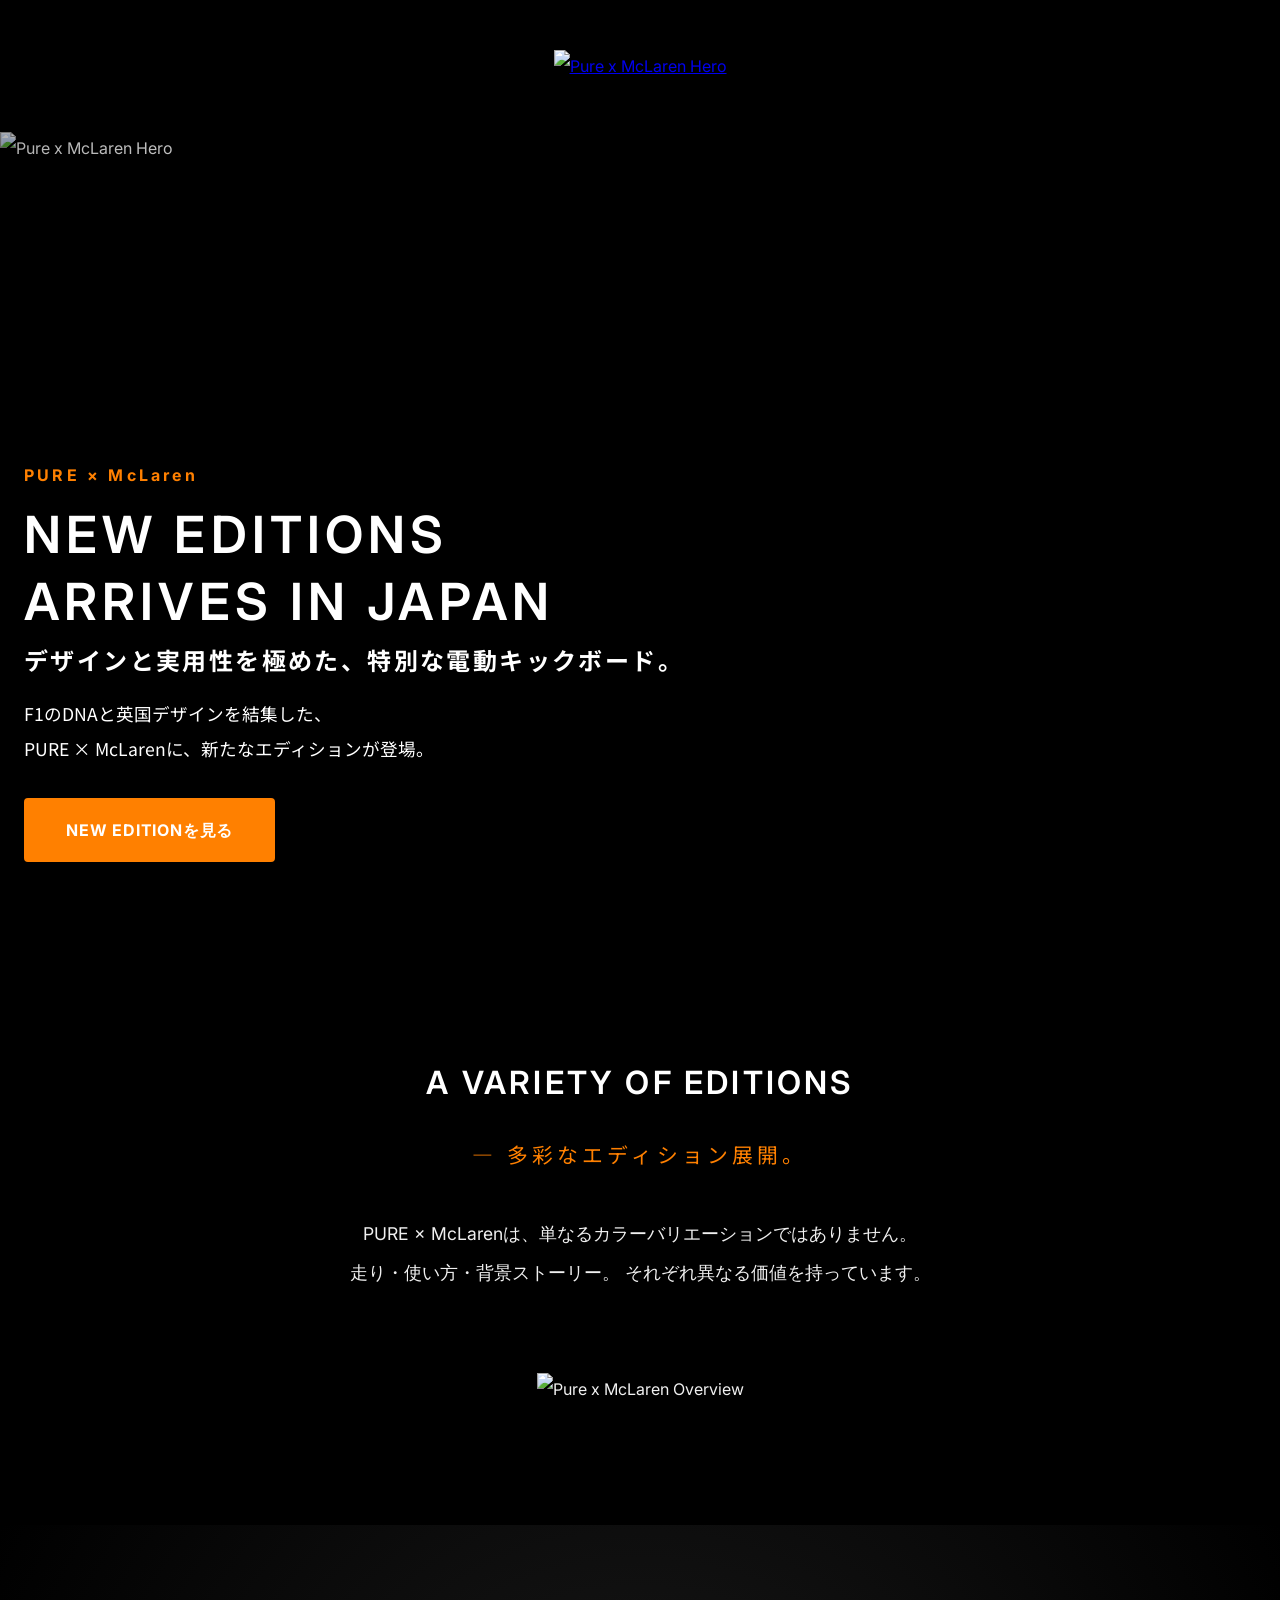
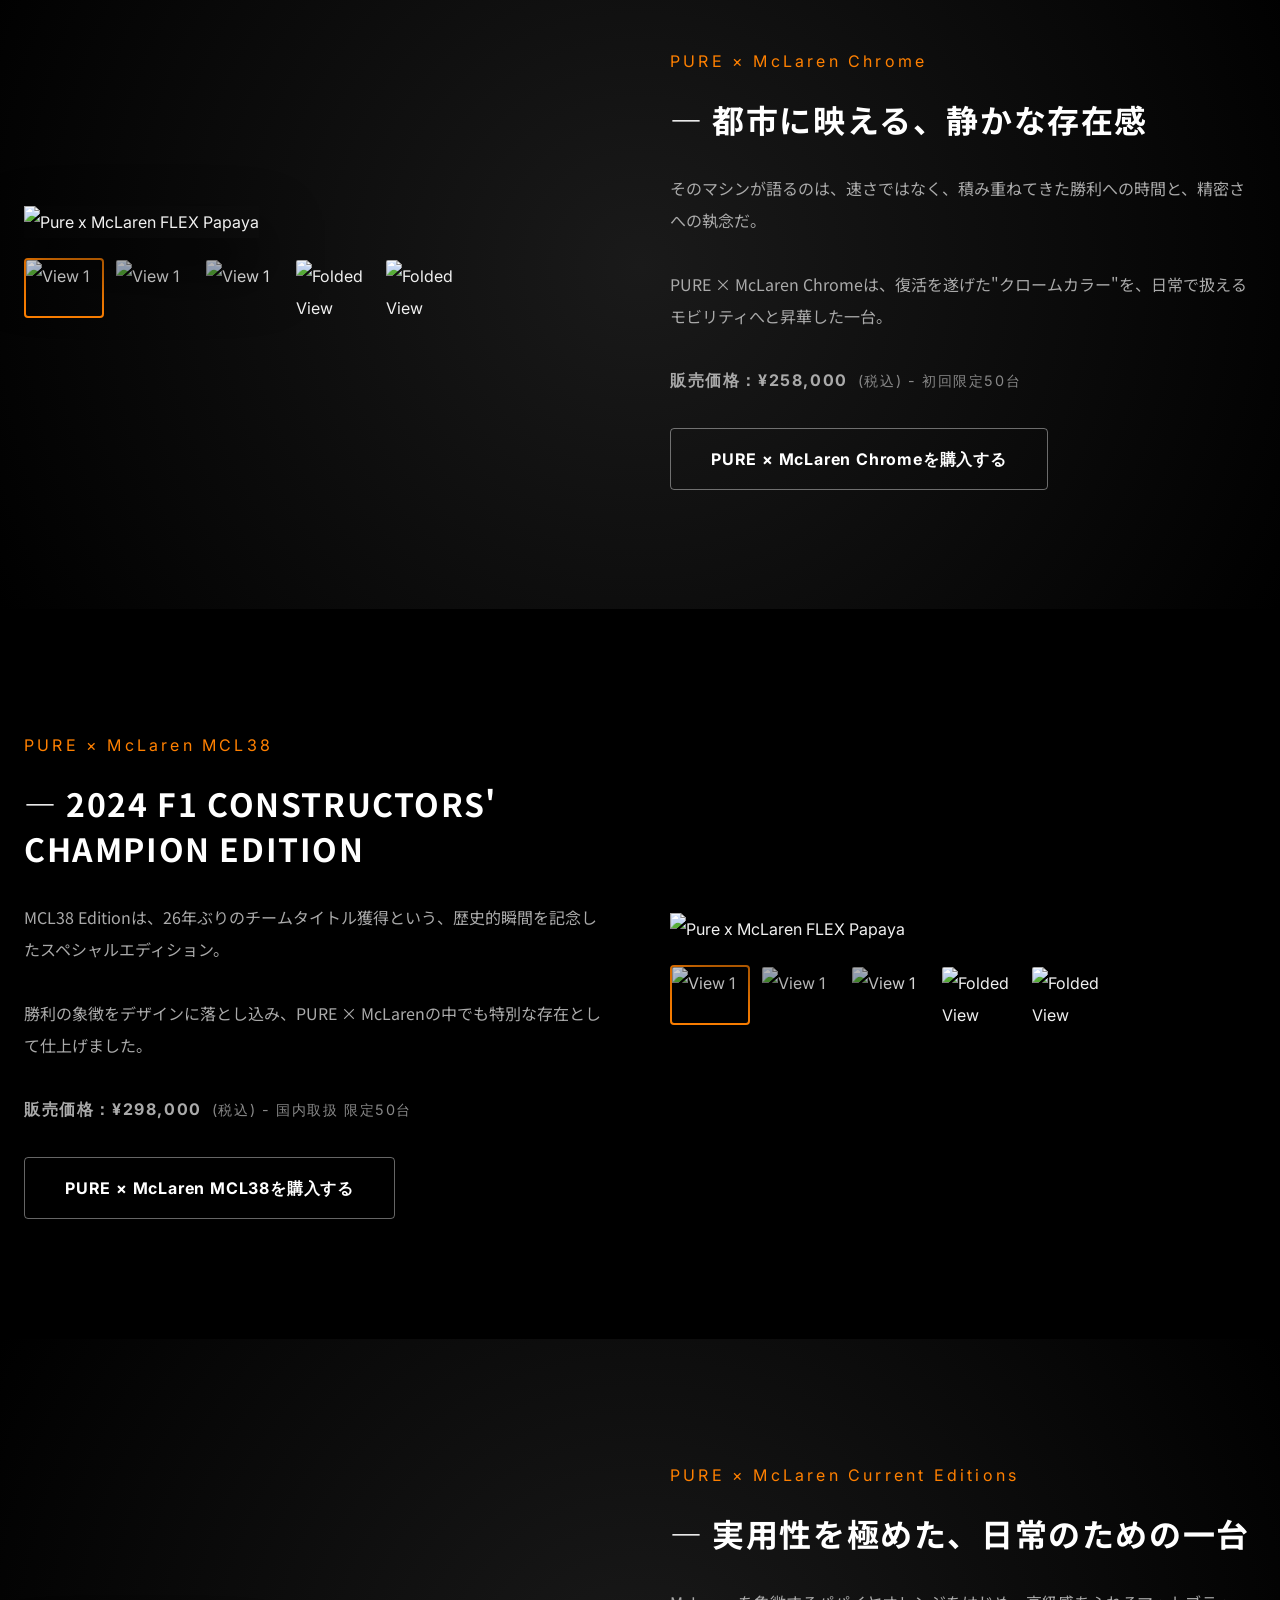
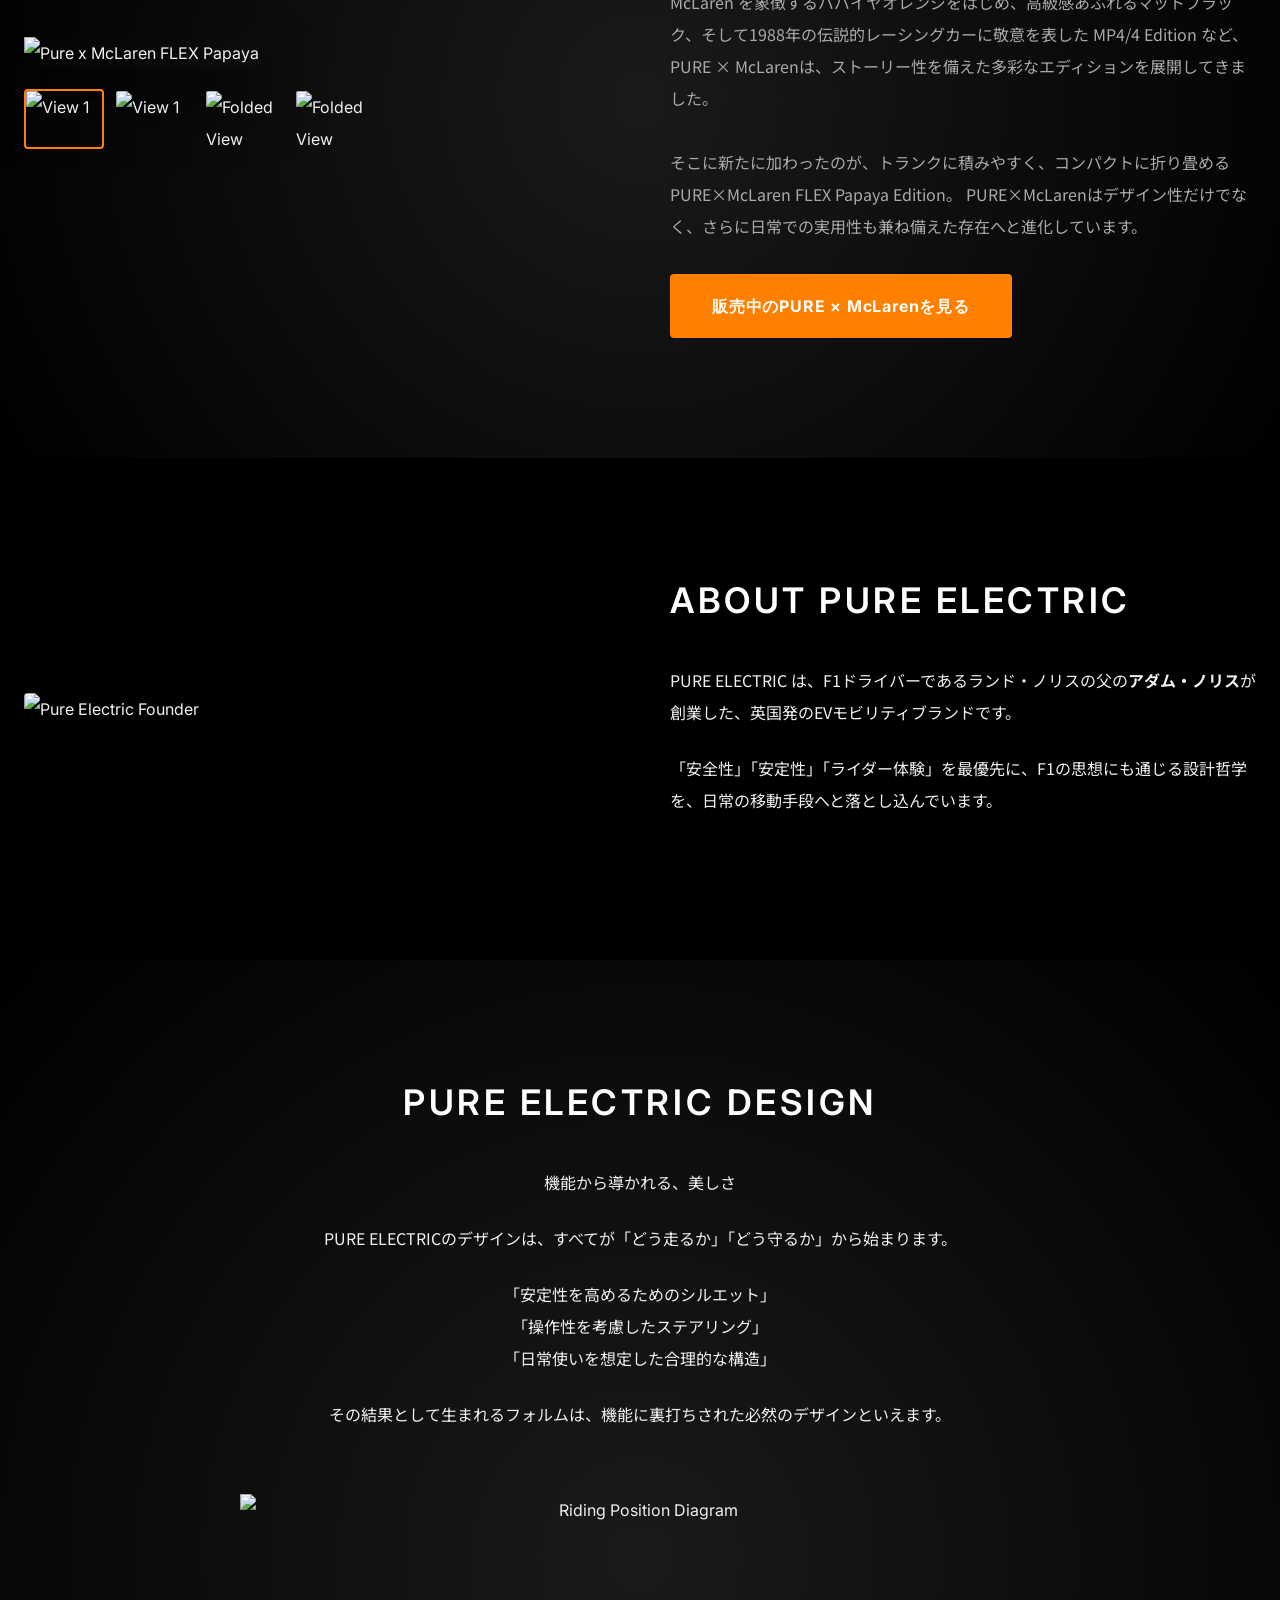
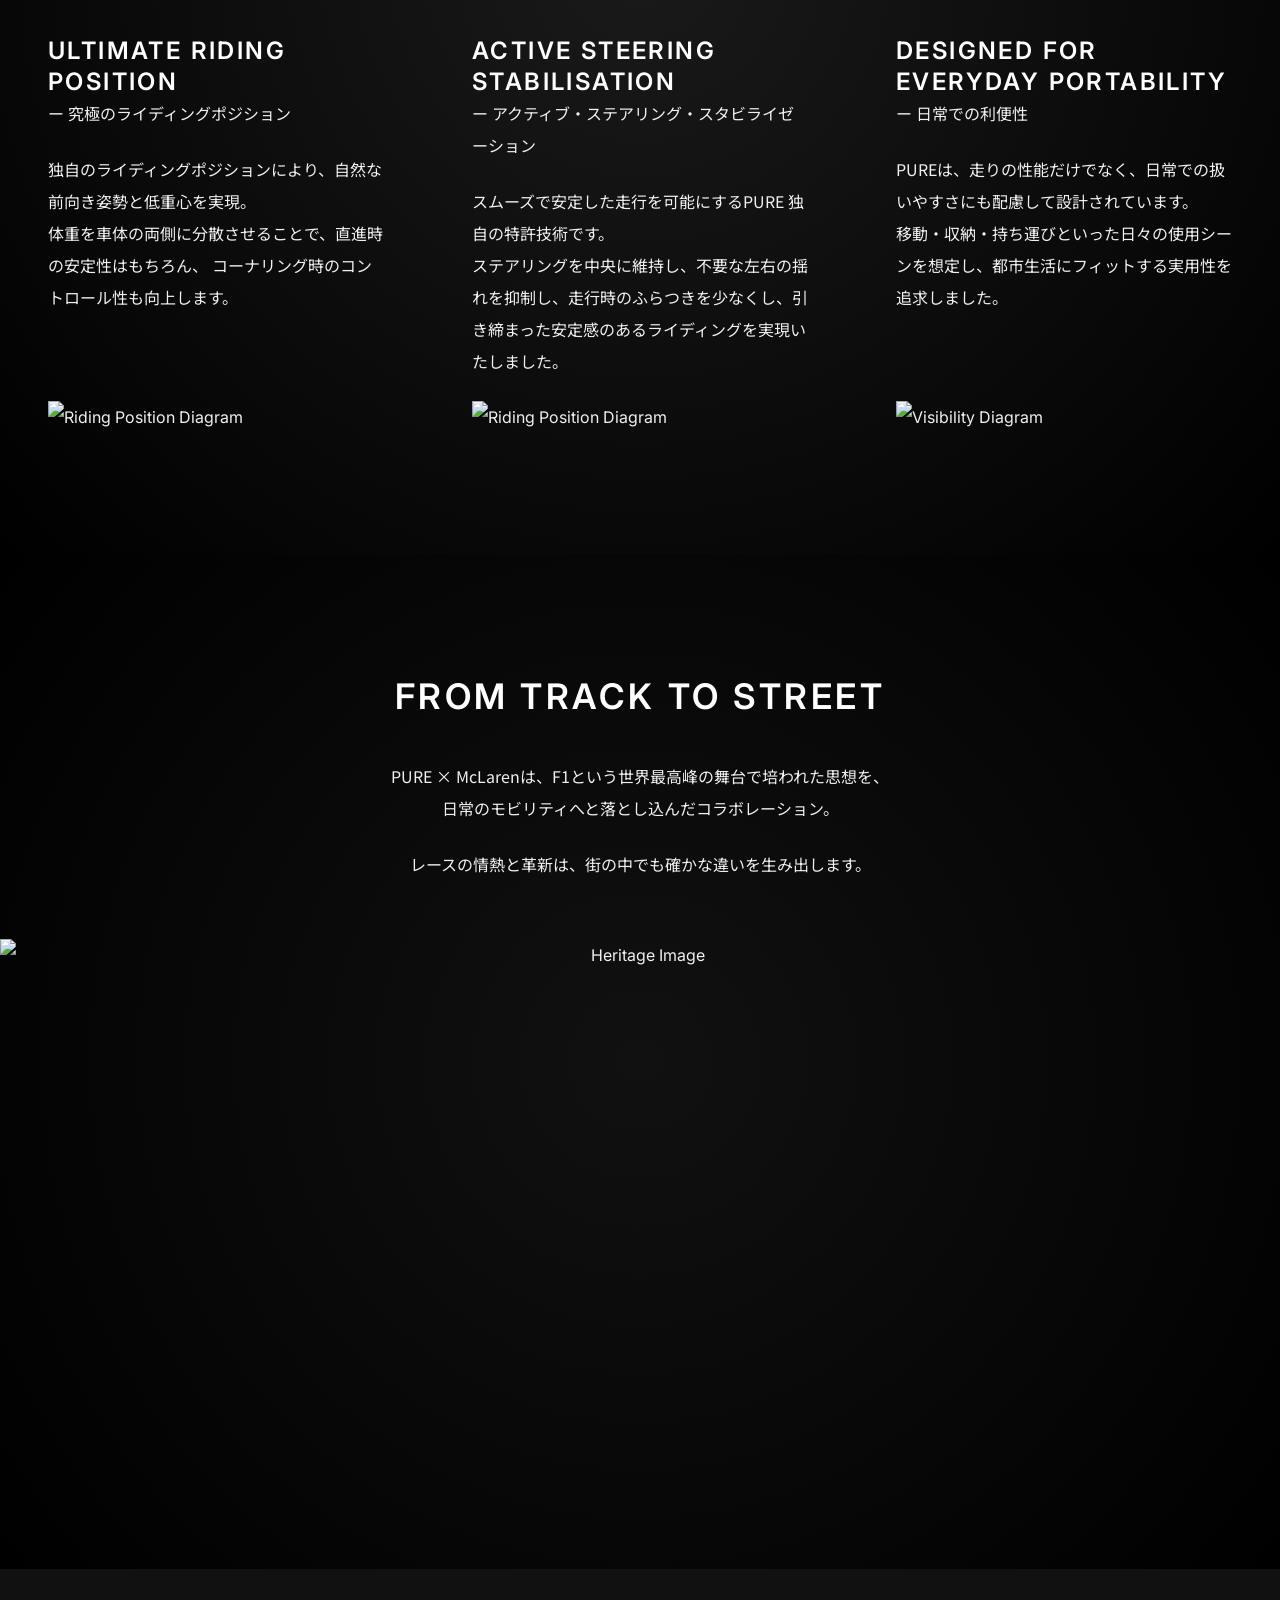
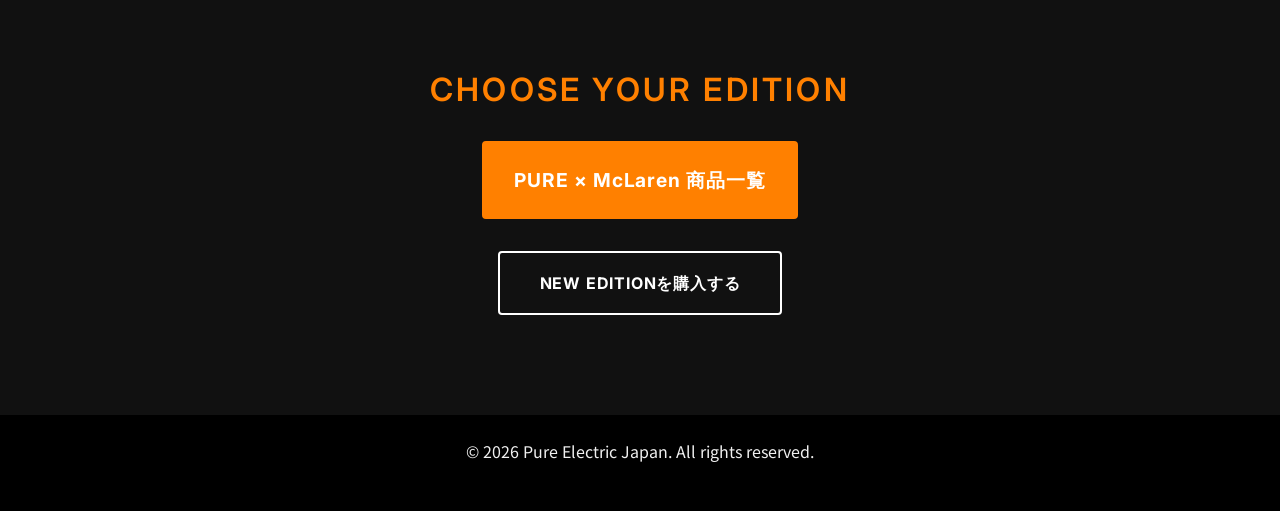
==== pure_mclaren_lp/index.html @ 20d4862f "Document GitHub Pages deployment setup" ====
<!DOCTYPE html>
<html lang="ja">

<head>
    <meta charset="UTF-8">
    <meta name="viewport" content="width=device-width, initial-scale=1.0">
    <meta name="google-site-verification" content="Xd-iwm-mVbMab-QALBKiTKhES1DpUy_Ohhz8FLcPmLg" />
    <title>PURE x McLaren | NEW EDITION ARRIVES IN JAPAN</title>
    <link rel="preconnect" href="https://fonts.googleapis.com">
    <link rel="preconnect" href="https://fonts.gstatic.com" crossorigin>
    <link
        href="https://fonts.googleapis.com/css2?family=Inter:wght@300;400;600;800&family=Noto+Sans+JP:wght@300;400;700&family=Playfair+Display:ital,wght@0,400;0,700;1,400&display=swap"
        rel="stylesheet">
    <link rel="stylesheet" href="style.css">
    <link rel="icon" href="images/pureファビコン.png"">
</head>

<body>

    <!-- Navigation -->
    <nav class="nav">
        <div class="container nav-content">
            <a href="https://pureelectric.jp/collections/mclaren?utm_source=LP&utm_medium=F1japangpLP&utm_campaign=F1japangp"
                class="logo"><img
                    src="https://pureelectricjp.com/wp-content/uploads/2026/05/logo-コピー-1.png"
                    alt="Pure x McLaren Hero" class="hero-img">
            </a>
            <!-- Optional: Add simple nav links if needed, keeping it clean for LP -->
        </div>
    </nav>

    <!-- SECTION 01 | HERO -->
    <header class="hero section" id="hero">
        <div class="hero-bg">
            <img src="https://pureelectricjp.com/wp-content/uploads/2026/05/newEdition-topimg.png"
                alt="Pure x McLaren Hero" class="hero-img">
        </div>
        <div class="container hero-content">
            <div class="hero-text-block">
                <span class="eyebrow">PURE × McLaren</span>
                <h1>NEW EDITIONS<br>ARRIVES IN JAPAN</h1>
                <h3 class="jp-sub">デザインと実用性を極めた、特別な電動キックボード。</h3>
                <p class="hero-desc">F1のDNAと英国デザインを結集した、<br>PURE × McLarenに、新たなエディションが登場。</p>
                <a href="#overview" class="btn btn-primary">NEW EDITIONを見る</a>
            </div>
        </div>
    </header>

    <!-- SECTION 02 | OVERVIEW -->
    <section class="overview section dark-bg text-center" id="overview">
        <div class="container">
            <h2 class="section-title">A Variety of Editions</h2>
            <p class="section-subtitle">― 多彩なエディション展開。</p>
            <p class="section-body">PURE × McLarenは、単なるカラーバリエーションではありません。<br>走り・使い方・背景ストーリー。
                それぞれ異なる価値を持っています。</p>
            <img src="https://pureelectricjp.com/wp-content/uploads/2026/05/puremaclaren-all.png"
                alt="Pure x McLaren Overview" class="sec2-img">
        </div>
    </section>

    <!-- SECTION 03 | EDITION 01 (Chrome) -->
    <section class="edition section light-bg" id="edition-01">
        <div class="container">
            <div class="grid-2-col align-center">
                <div class="image-col gallery-container">
                    <!-- Main large image -->
                    <div class="gallery-main">
                        <img src="https://pureelectricjp.com/wp-content/uploads/2026/05/PHOTO-2025-04-03-04-29-05-scaled.jpg"
                            alt="Pure x McLaren FLEX Papaya" class="product-img main-img">
                    </div>
                    <!-- Thumbnails -->
                    <div class="gallery-thumbs">
                        <img src="https://pureelectricjp.com/wp-content/uploads/2026/05/PHOTO-2025-04-03-04-29-05-scaled.jpg"
                            alt="View 1" class="thumb-img active" onclick="changeImage(this)">
                        <img src="https://pureelectricjp.com/wp-content/uploads/2026/05/C9553E6A-2B46-49B6-B71B-C899D8374789.jpg"
                            alt="View 1" class="thumb-img" onclick="changeImage(this)">
                        <img src="https://pureelectricjp.com/wp-content/uploads/2026/05/CHROME_D-scaled-1.jpg"
                            alt="View 1" class="thumb-img" onclick="changeImage(this)">
                        <img src="https://pureelectricjp.com/wp-content/uploads/2026/05/9DA4680A-93D4-4AD1-8FA4-224D836D92C1.jpg"
                            alt="Folded View" class="thumb-img" onclick="changeImage(this)">
                        <img src="https://pureelectricjp.com/wp-content/uploads/2026/05/CHROME_F-scaled.jpg"
                            alt="Folded View" class="thumb-img" onclick="changeImage(this)">
                        <!-- Third image unavailable, removed -->
                    </div>
                </div>
                <div class="text-col">
                    <span class="label">PURE × McLaren Chrome</span>
                    <h2>― 都市に映える、静かな存在感</h2>
                    <p>そのマシンが語るのは、速さではなく、積み重ねてきた勝利への時間と、精密さへの執念だ。</p>
                    <p>PURE × McLaren Chromeは、復活を遂げた"クロームカラー"を、日常で扱えるモビリティへと昇華した一台。</p>
                    <p class="price-display">販売価格：¥258,000<span class="tax-note">(税込) - 初回限定50台</span></p>
                    <a href="https://pureelectric.jp/products/pure-x-mclaren-chrome?utm_source=lp&utm_medium=LP&utm_term=F1japangpLP&utm_campaign=F1japangp"
                        class="btn btn-outline-dark">PURE × McLaren Chromeを購入する</a>
                </div>
            </div>
        </div>
    </section>

    <!-- SECTION 04 | EDITION 02 (MCL38) -->
    <section class="edition section dark-bg" id="edition-02">
        <div class="container">
            <div class="grid-2-col align-center reverse-order-mobile">
                <div class="text-col">
                    <span class="label orange-text">PURE × McLaren MCL38</span>
                    <h2>― 2024 F1 Constructors' Champion EDITION</h2>
                    <p>MCL38 Editionは、26年ぶりのチームタイトル獲得という、歴史的瞬間を記念したスペシャルエディション。</p>
                    <p>勝利の象徴をデザインに落とし込み、PURE × McLarenの中でも特別な存在として仕上げました。</p>
                    <p class="price-display">販売価格：¥298,000<span class="tax-note">(税込) - 国内取扱 限定50台</span></p>
                    <a href="https://pureelectric.jp/products/pure-x-mclaren-mcl38?utm_source=lp&utm_medium=LP&utm_term=F1japangpLP&utm_campaign=F1japangp"
                        class="btn btn-outline-dark">PURE × McLaren MCL38を購入する</a>
                </div>
                <div class="image-col gallery-container">
                    <!-- Main large image -->
                    <div class="gallery-main">
                        <img src="https://pureelectricjp.com/wp-content/uploads/2026/05/Image_20250605144000.jpg"
                            alt="Pure x McLaren FLEX Papaya" class="product-img main-img">
                    </div>
                    <!-- Thumbnails -->
                    <div class="gallery-thumbs">
                        <img src="https://pureelectricjp.com/wp-content/uploads/2026/05/Image_20250605144000.jpg"
                            alt="View 1" class="thumb-img active" onclick="changeImage(this)">
                        <img src="https://pureelectricjp.com/wp-content/uploads/2026/05/pure-scooter-mcl38-special-edition-33363860717656_看图王.jpg"
                            alt="View 1" class="thumb-img" onclick="changeImage(this)">
                        <img src="https://pureelectricjp.com/wp-content/uploads/2026/05/pure-scooter-mcl38-special-edition-33363860783192.webp"
                            alt="View 1" class="thumb-img" onclick="changeImage(this)">
                        <img src="https://pureelectricjp.com/wp-content/uploads/2026/05/pure-scooter-mcl38-special-edition-33363860619352_看图王.jpg"
                            alt="Folded View" class="thumb-img" onclick="changeImage(this)">
                        <img src="https://pureelectricjp.com/wp-content/uploads/2026/05/pure-scooter-mcl38-special-edition-33363860815960_看图王.jpg"
                            alt="Folded View" class="thumb-img" onclick="changeImage(this)">
                        <!-- Third image unavailable, removed -->
                    </div>
                </div>
            </div>
        </div>
    </section>

    <!-- SECTION 05 | EDITION 03 (他のエディション) -->
    <section class="edition section light-bg" id="edition-03">
        <div class="container">
            <div class="grid-2-col align-center">
                <div class="image-col gallery-container">
                    <!-- Main large image -->
                    <div class="gallery-main">
                        <img src="https://pureelectricjp.com/wp-content/uploads/2026/05/Papaya_1-1_Side.jpg"
                            alt="Pure x McLaren FLEX Papaya" class="product-img main-img">
                    </div>
                    <!-- Thumbnails -->
                    <div class="gallery-thumbs">
                        <img src="https://pureelectricjp.com/wp-content/uploads/2026/05/Papaya_1-1_Side.jpg"
                            alt="View 1" class="thumb-img active" onclick="changeImage(this)">
                        <img src="https://pureelectricjp.com/wp-content/uploads/2026/05/McLaren-Black-ISO-2048x2048-1.jpg"
                            alt="View 1" class="thumb-img" onclick="changeImage(this)">
                        <img src="https://pureelectricjp.com/wp-content/uploads/2026/05/红色2_看图王.jpg"
                            alt="Folded View" class="thumb-img" onclick="changeImage(this)">
                        <img src="https://pureelectricjp.com/wp-content/uploads/2026/05/9-16_social_mclaren_flex_mtc_1-edited.jpg"
                            alt="Folded View" class="thumb-img" onclick="changeImage(this)">
                        <!-- Third image unavailable, removed -->
                    </div>
                </div>
                <div class="text-col">
                    <span class="label">PURE × McLaren Current Editions</span>
                    <h2>― 実用性を極めた、日常のための一台</h2>
                    <p>McLaren を象徴するパパイヤオレンジをはじめ、高級感あふれるマットブラック、そして1988年の伝説的レーシングカーに敬意を表した MP4/4 Edition など、PURE ×
                        McLarenは、ストーリー性を備えた多彩なエディションを展開してきました。</p>
                    <p>そこに新たに加わったのが、トランクに積みやすく、コンパクトに折り畳めるPURE×McLaren FLEX Papaya Edition。
                        PURE×McLarenはデザイン性だけでなく、さらに日常での実用性も兼ね備えた存在へと進化しています。</p>
                    <a href="https://pureelectric.jp/collections/mclaren?utm_source=LP&utm_medium=F1japangpLP&utm_campaign=F1japangp"
                        class="btn btn-primary">販売中のPURE × McLarenを見る</a>
                </div>
            </div>
        </div>
    </section>

    <!-- SECTION 06 | ABOUT PURE ELECTRIC -->
    <section class="about section dark-bg" id="about">
        <div class="container">
            <div class="grid-2-col align-center">
                <div class="image-col">
                    <!-- Placeholder for Founder/Brand Image -->
                    <img src="https://pureelectricjp.com/wp-content/uploads/2026/05/本文を追加-2.jpg"
                        alt="Pure Electric Founder" class="about-img">
                </div>
                <div class="text-col">
                    <h2 class="section-title">ABOUT PURE ELECTRIC</h2>
                    <p>PURE ELECTRIC は、F1ドライバーであるランド・ノリスの父の<b>アダム・ノリス</b>が創業した、英国発のEVモビリティブランドです。
                    </p>
                    <p>「安全性」「安定性」「ライダー体験」を最優先に、F1の思想にも通じる設計哲学を、日常の移動手段へと落とし込んでいます。</p>
                </div>
            </div>
        </div>
    </section>

    <!-- SECTION 07 | RIDING POSITION -->
    <section class="tech section light-bg" id="tech">
        <div class="container text-center sec7-con01">
            <h2 class="section-title">PURE ELECTRIC DESIGN</h2>
            <p class="section-subtitle">機能から導かれる、美しさ</p>
            <div class="tech-content">
                <p>PURE ELECTRICのデザインは、すべてが「どう走るか」「どう守るか」から始まります。</p>
                <p>
                    「安定性を高めるためのシルエット」<br>
                    「操作性を考慮したステアリング」<br>
                    「日常使いを想定した合理的な構造」<br>
                </p>
                <p>その結果として生まれるフォルムは、機能に裏打ちされた必然のデザインといえます。</p>
                <img src="https://pureelectricjp.com/wp-content/uploads/2026/05/本文を追加.jpg"
                    alt="Riding Position Diagram" class="tech-img sec7-img" style="max-width: 800px;">
            </div>
        </div>
        <div class="container mg-top60">
            <div class="grid-3-col">
                <div class="container  sec7-con02">
                    <h3 class="">Ultimate Riding Position</h3>
                    <p class="section-subtitle">ー 究極のライディングポジション</p>
                    <div class="tech-content">
                        <p>独自のライディングポジションにより、自然な前向き姿勢と低重心を実現。<br>体重を車体の両側に分散させることで、直進時の安定性はもちろん、
                            コーナリング時のコントロール性も向上します。</p>
                        <img src="https://pureelectricjp.com/wp-content/uploads/2026/05/橙黄色4_看图王.jpg"
                            alt="Riding Position Diagram" class="tech-img sec7-con02-img">
                    </div>
                </div>
                <div class="container  sec7-con03">
                    <h3 class="">Active Steering Stabilisation</h3>
                    <p class="section-subtitle">ー アクティブ・ステアリング・スタビライゼーション</p>
                    <div class="tech-content">
                        <p>スムーズで安定した走行を可能にするPURE
                            独自の特許技術です。<br>ステアリングを中央に維持し、不要な左右の揺れを抑制し、走行時のふらつきを少なくし、引き締まった安定感のあるライディングを実現いたしました。</p>
                        <img src="https://pureelectricjp.com/wp-content/uploads/2026/05/active_steering-1.jpg"
                            alt="Riding Position Diagram" class="tech-img sec7-con03-img">
                    </div>
                </div>
                <!-- Placeholder for 3rd Item -->
                <div class="container sec7-con03">
                    <h3 class="">Designed for Everyday Portability</h3>
                    <p class="section-subtitle">ー 日常での利便性</p>
                    <div class="tech-content">
                        <p>PUREは、走りの性能だけでなく、日常での扱いやすさにも配慮して設計されています。<br>
                            移動・収納・持ち運びといった日々の使用シーンを想定し、都市生活にフィットする実用性を追求しました。</p>
                        <!-- Using a valid image from the file list since the original copy might be broken/missing -->
                        <img src="https://pureelectricjp.com/wp-content/uploads/2026/05/Image_20250603152159.jpg"
                            alt="Visibility Diagram" class="tech-img sec7-con03-img">
                    </div>
                </div>
            </div>
        </div>
    </section>

    <!-- SECTION 08 | F1 HERITAGE -->
    <section class="heritage section dark-bg text-center" id="heritage" style="padding-bottom: 0;">
        <div class="heritage-bg"></div>
        <div class="container relative-z" style="margin-bottom: 60px;">
            <h2 class="section-title">FROM TRACK TO STREET</h2>
            <p>PURE × McLarenは、F1という世界最高峰の舞台で培われた思想を、<br>日常のモビリティへと落とし込んだコラボレーション。</p>
            <p>レースの情熱と革新は、街の中でも確かな違いを生み出します。</p>
        </div>
        <!-- Full Width Image -->
        <div class="heritage-image-container">
            <img src="https://pureelectricjp.com/wp-content/uploads/2026/05/ridepureelectric_deutschland_3719992641212718887s2025-9-29-16.57.613-story.jpg"
                alt="Heritage Image" class="heritage-full-img">
        </div>
    </section>

    <!-- SECTION 09 | FINAL CTA -->
    <section class="final-cta section" id="final-cta"
        style="background: #111; padding-top: 100px; padding-bottom: 100px;">
        <div class="container text-center">
            <h2 class="orange-text" style="font-size: 2rem; margin-bottom: 30px;">CHOOSE YOUR EDITION</h2>
            <div class="cta-group">
                <a href="https://pureelectric.jp/collections/mclaren?utm_source=LP&utm_medium=F1japangpLP&utm_campaign=F1japangp"
                    class="btn btn-primary btn-xl">PURE × McLaren 商品一覧</a>
                <br><br>
                <a href="https://pureelectric.jp/collections/mclaren?utm_source=LP&utm_medium=F1japangpLP&utm_campaign=F1japangp"
                    class="btn btn-outline-light">NEW EDITIONを購入する</a>
            </div>
        </div>
    </section>

    <footer>
        <div class="container footer-content">
            <p>&copy; 2026 Pure Electric Japan. All rights reserved.</p>
        </div>
    </footer>


    <script src="script.js"></script>
</body>

</html>
---- pure_mclaren_lp/style.css ----
:root {
    --mclaren-orange: #FF8000;
    --dark-bg: #000000;
    --light-bg: #141414;
    /* Switched to dark grey for "Light" sections */
    --text-main: #f0f0f0;
    /* Light text for dark backgrounds */
    --text-light: #aaa;
    /* Slightly dimmer text */
    --font-primary: 'Inter', sans-serif;
    /* Unified to Gothic/Sans-serif */
    --font-body: 'Inter', sans-serif;
    /* Keep sans for body copy */
    --font-jp: 'Noto Sans JP', sans-serif;
}


.mg-top60 {
    margin-top: 60px !important;
}

* {
    margin: 0;
    padding: 0;
    box-sizing: border-box;
}

img {
    user-select: none;
    -webkit-user-select: none;
    -webkit-touch-callout: none;
    pointer-events: auto;
    /* Ensure clicks still work for gallery */
}

body {
    font-family: var(--font-body);
    color: var(--text-main);
    line-height: 2.0;
    background-color: var(--dark-bg);
    overflow-x: hidden;
}

/* Typography */
h1,
h2,
h3,
h4,
h5 {
    font-family: var(--font-primary);
    font-weight: 600;
    /* Lighter weight for elegance */
    text-transform: uppercase;
    letter-spacing: 0.1em;
    /* Wide tracking */
    line-height: 1.3;
    color: white;
}

p {
    font-family: var(--font-jp);
    margin-bottom: 1.5rem;
    font-weight: 400;
}

.jp-sub {
    font-family: var(--font-jp);
    font-weight: 700;
    margin: 10px 0 20px;
}


nav {
    background-color: #000;
    padding: 10px 0;
    width: 100%;
    z-index: 10;
    position: relative;
}

.nav-content {
    display: flex;
    justify-content: center;
    align-items: center;
}

.logo img {
    width: 550px;
    padding: 40px 30px;
    height: auto;
    vertical-align: middle;
}

/* Utilities */
.container {
    max-width: 1500px;
    margin: 0 auto;
    padding: 0 24px;
}

.section {
    padding: 120px 0;
    /* More spacing for luxury feel */
}

.dark-bg {
    background-color: #000;
    color: var(--text-main);
}

.light-bg {
    background-color: #111;
    /* Changed from variable to explicit dark grey */
    background: radial-gradient(circle at center, #1a1a1a 0%, #000000 100%);
    /* Spotlight effect */
    color: var(--text-main);
}

.orange-text {
    color: var(--mclaren-orange);
}

.text-center {
    text-align: center;
}

/* Buttons */
.btn {
    display: inline-block;
    padding: 14px 40px;
    font-weight: 700;
    text-decoration: none;
    border-radius: 4px;
    /* Slightly rounded */
    transition: all 0.3s ease;
    font-size: 1rem;
    letter-spacing: 0.05em;
    cursor: pointer;
}

.btn-primary {
    background-color: var(--mclaren-orange);
    color: white;
    border: 2px solid var(--mclaren-orange);
}

.btn-primary:hover {
    background: #E66000;
    border-color: #E66000;
    box-shadow: 0 0 20px rgba(255, 128, 0, 0.4);
    /* Orange glow */
}

/* Adapted for dark theme */
.btn-outline-dark {
    background: transparent;
    color: white;
    /* was var(--dark-bg) */
    border: 1px solid rgba(255, 255, 255, 0.4);
    /* Thinner, elegant border */
}

.btn-outline-dark:hover {
    background: white;
    color: black;
    border-color: white;
}

.btn-outline-light {
    background: transparent;
    color: white;
    border: 2px solid white;
}

.btn-outline-light:hover {
    background: white;
    color: var(--dark-bg);
}

.btn-xl {
    padding: 18px 30px;
    font-size: 1.2rem;
}

/* Hero */
.hero {
    height: 90vh;
    position: relative;
    display: flex;
    align-items: flex-end;
    /* Move content to bottom */
    padding-bottom: 80px;
    /* Add breathing room */
    color: white;
}

.hero-bg {
    position: absolute;
    top: 0;
    left: 0;
    width: 100%;
    height: 100%;
}

.hero-bg::after {
    content: '';
    position: absolute;
    top: 0;
    left: 0;
    width: 100%;
    height: 100%;
    background: linear-gradient(to right, rgba(0, 0, 0, 0.3) 0%, rgba(0, 0, 0, 0.1) 50%, rgba(0, 0, 0, 0.1) 100%),
        linear-gradient(to top, rgba(0, 0, 0, 1) 0%, transparent 40%)
        /* Vignette from bottom */
}

.hero-img {
    width: 100%;
    height: 100%;
    object-fit: cover;
    object-position: center;
}

@media (max-width: 768px) {
    .hero-img {
        object-position: top;
        object-fit: cover;
        height: 70%;
    }
}

.hero-content {
    position: relative;
    z-index: 1;
    width: 100%;
}

.hero-text-block {
    max-width: 700px;
}

.eyebrow {
    color: var(--mclaren-orange);
    font-weight: 700;
    letter-spacing: 0.2em;
    display: block;
    margin-bottom: 10px;
}

.hero h1 {
    font-size: 3.2rem;
    margin-bottom: 10px;
}

.hero-desc {
    font-size: 1.1rem;
    opacity: 0.9;
    margin-bottom: 2rem;
}

/* Overview */
.overview .section-title {
    font-size: 2rem;
    margin-bottom: 30px;
    letter-spacing: 0.1em;
}

.overview .section-subtitle {
    font-size: 1.3rem;
    margin-bottom: 40px;
    color: var(--mclaren-orange);
    text-transform: uppercase;
    letter-spacing: 0.2em;
}

.overview .section-body {
    font-size: 1.1rem;
    max-width: 800px;
    /* Widened slightly */
    margin: 0 auto;
    font-family: var(--font-primary);
    line-height: 2.2;
}

/* Editions */
.grid-2-col {
    display: grid;
    grid-template-columns: 1fr 1fr;
    gap: 60px;
}

.grid-3-col {
    display: grid;
    grid-template-columns: repeat(3, 1fr);
    gap: 40px;
}

.grid-3-col>.container {
    display: flex;
    flex-direction: column;
    height: 100%;
}

.tech-content {
    display: flex;
    flex-direction: column;
    flex-grow: 1;
}

.grid-3-col .tech-img {
    margin-top: auto;
}



.align-center {
    align-items: center;
}

.product-img {
    width: 100%;
    border-radius: 0;
    /* Sharp edges for premium feel */
    box-shadow: 0 30px 60px rgba(0, 0, 0, 0.8);
    /* Deep, heavy shadow for depth */
}

.label {
    display: block;
    font-family: var(--font-primary);
    font-weight: 400;
    /* Thinner */
    font-size: 1rem;
    margin-bottom: 20px;
    letter-spacing: 0.2em;
    /* Wider */
    color: var(--mclaren-orange);
    /* Accent color */
}

.price-display {
    font-family: var(--font-primary);
    font-size: 1.8rem;
    font-weight: 700;
    margin-bottom: 30px;
    letter-spacing: 0.1em;
}

.tax-note {
    font-size: 0.9rem;
    font-weight: 400;
    margin-left: 10px;
    color: #888;
}

.edition h2 {
    font-family: var(--font-jp);
    /* Use Japanese font for the headline part usually mixed */
    font-weight: 700;
    font-size: 2rem;
    margin-bottom: 30px;
    letter-spacing: 0.05em;
    line-height: 1.4;
}

.edition p {
    font-size: 1rem;
    color: #aaa;
    /* Visible on dark */
    margin-bottom: 2rem;
}

.dark-bg .edition p {
    color: #aaa;
}

/* Heritage/About */
.heritage {
    position: relative;
    overflow: hidden;
}

/* Add a subtle background graphic if possible, or just dark */
.heritage-bg {
    position: absolute;
    top: 0;
    left: 0;
    width: 100%;
    height: 100%;
    background: radial-gradient(circle at center, #222 0%, #000 100%);
    z-index: 0;
    opacity: 0.5;
}

.relative-z {
    position: relative;
    z-index: 1;
}

.footer-content {
    padding: 20px;
    text-align: center;
}

.tech-img {
    max-width: 600px;
    width: 100%;
    margin-top: 40px;
    margin-left: auto;
    margin-right: auto;
    display: block;
}

.sec2-img {
    width: 80%;
    margin: 80px 0px 0px;
}

.sec7-img {
    margin-bottom: 50px;
}

@media (max-width: 768px) {
    .sec2-img {
        width: 100%;
    }

    .sec7-con02-img,
    .sec7-con03-img {
        padding: 0px;
    }
}

.about-img {
    width: 100%;
    max-height: 500px;
    object-fit: cover;
    border-radius: 4px;
}

.section-title {
    margin-bottom: 40px;
}

h2 {
    font-size: 2.2rem;
}

h3 {
    font-size: 1.5rem;
}

/* Responsive */
/* Responsive */
@media (max-width: 768px) {
    .section {
        padding: 60px 0;
    }

    .btn {
        width: 100%;
        padding: 14px 15px;
        /* Reduced horizontal padding to fit text */
        font-size: 0.9rem;
        /* Slightly smaller for long Japanese text */
        box-sizing: border-box;
        white-space: nowrap;
        /* Try to keep one line if possible */
        text-align: center;
    }

    .btn-xl {
        padding: 16px 20px;
        /* Reduce padding on mobile to fit screen */
        width: 100%;
        /* Make full width on mobile for better UX */
        max-width: 100%;
        box-sizing: border-box;
    }

    .grid-2-col,
    .grid-3-col {
        grid-template-columns: 1fr;
        gap: 40px;
        width: 100%;
        /* Ensure container doesn't stretch */
    }

    .grid-2-col>*,
    .grid-3-col>* {
        min-width: 0;
        /* Prevent grid items from ignoring max-width of container */
        width: 100%;
    }

    /* Stack layout for mobile */
    .hero {
        flex-direction: column;
        height: auto;
        min-height: auto;
        padding: 0;
        background-color: #000;
    }

    .hero-bg {
        position: relative;
        width: 100%;
        height: auto;
        /* Let image define height */
        min-height: 0;
    }

    .hero-img {
        width: 100%;
        height: auto;
        object-fit: contain;
        /* Show full image */
        object-position: center;
    }

    .hero-content {
        padding: 20px 24px 40px;
        width: 100%;
        background-color: #000;
    }

    .hero h1 {
        font-size: 1.8rem;
        line-height: 1.2;
    }

    .hero-desc {
        font-size: 1rem;
    }

    .eyebrow {
        font-size: 0.9rem;
    }

    .hero-text-block {
        margin: 0 auto;
    }

    .reverse-order-mobile .image-col {
        order: -1;
    }

    .logo img {
        width: 300px;
        padding: 30px;
        /* Smaller logo on mobile */
    }
}

/* Gallery Styles */
.gallery-container {
    display: flex;
    flex-direction: column;
    gap: 20px;
}

.gallery-thumbs {
    display: flex;
    gap: 10px;
    justify-content: flex-start;
    overflow-x: auto;
    /* Allow scrolling on mobile */
    padding-bottom: 10px;
    /* Space for scrollbar if any */
    -webkit-overflow-scrolling: touch;
    max-width: 100%;
}

.thumb-img {
    width: 80px;
    height: 60px;
    object-fit: cover;
    border-radius: 4px;
    cursor: pointer;
    border: 2px solid transparent;
    transition: all 0.2s;
}

.thumb-img:hover {
    opacity: 0.8;
}

.thumb-img.active {
    border-color: var(--mclaren-orange);
}

.main-img {
    transition: opacity 0.3s ease;
}

/* Heritage Full Image */
.heritage-image-container {
    width: 100%;
    overflow: hidden;
    position: relative;
    z-index: 2;
}

.heritage-full-img {
    width: 100%;
    height: 70vh;
    object-fit: cover;
    display: block;
}

@media (max-width: 768px) {
    .heritage-full-img {
        height: 50vh;
    }
}

/* --- ANIMATIONS START --- */

/* Base Transitions */
.anim-target {
    transition: all 0.6s cubic-bezier(0.2, 0.8, 0.2, 1);
    will-change: opacity, transform;
}

/* Utilities for Hidden States */
.anim-hidden {
    opacity: 0;
}

.anim-up {
    transform: translateY(20px);
}

.anim-down {
    transform: translateY(-20px);
}

.anim-left {
    transform: translateX(-20px);
}

.anim-right {
    transform: translateX(20px);
}

.anim-scale-up-init {
    transform: scale(1.03);
}

.anim-scale-x-zero {
    transform: scaleX(0);
    transform-origin: left;
}

.anim-blur {
    filter: blur(2px);
}

/* Visible State */
.anim-visible {
    opacity: 1 !important;
    transform: translate(0) scale(1) !important;
    filter: blur(0) !important;
}

/* Durations */
.duration-400 {
    transition-duration: 0.4s;
}

.duration-600 {
    transition-duration: 0.6s;
}

.duration-800 {
    transition-duration: 0.8s;
}

/* Delays */
.delay-100 {
    transition-delay: 0.1s;
}

.delay-120 {
    transition-delay: 0.12s;
}

.delay-150 {
    transition-delay: 0.15s;
}

.delay-200 {
    transition-delay: 0.2s;
}

.delay-300 {
    transition-delay: 0.3s;
}

.delay-400 {
    transition-delay: 0.4s;
}

.delay-500 {
    transition-delay: 0.5s;
}

/* Specific Animations */

/* Pulse for Final CTA */
@keyframes pulse-soft {
    0% {
        transform: scale(1);
    }

    50% {
        transform: scale(1.03);
    }

    100% {
        transform: scale(1);
    }
}

.pulse-anim {
    animation: pulse-soft 1.2s cubic-bezier(0.2, 0.8, 0.2, 1) infinite;
    /* Interval handled via animation-delay on JS or CSS keyframe tweaking? 
       CSS keyframes don't support "wait 5s". 
       Better to use a long duration with short active time? 
       Or standard animation-delay/iteration-count? 
       User said: "interval 4-5s". 1.2s duration.
       Let's make keyframes 20% active, 80% static. 
       Calculation: 1.2s active / 5s total = 24%.
    */
    animation-duration: 5s;
}

@keyframes pulse-interval {

    0%,
    20% {
        transform: scale(1);
    }

    10% {
        transform: scale(1.03);
    }

    100% {
        transform: scale(1);
    }
}

.pulse-anim {
    animation-name: pulse-interval;
}


/* Hover Effects Section 07 */
.grid-3-col .container {
    transition: transform 0.2s ease-out, box-shadow 0.2s ease-out;
}

@media (min-width: 769px) {
    .grid-3-col .container:hover {
        transform: translateY(-6px);
        /* box-shadow: 0 10px 20px rgba(0,0,0,0.3); Already has shadow? No. Add subtle one. */
        /* But user said "box-shadow 強化 (Enhance)". 
           If original has none, add it. If has, deepen it.
        */
        box-shadow: 0 15px 30px rgba(0, 0, 0, 0.2);
    }
}

@media (max-width: 768px) {
    .grid-3-col .container:active {
        transform: scale(1.03);
        transition: transform 0.2s ease;
    }
}

/* Hover for Final CTA (PC) */
.btn-primary:not(.pulse-anim):hover {
    transform: scale(1.05);
    box-shadow: 0 5px 15px rgba(255, 128, 0, 0.6);
}

/* Allow pulse to be overridden by hover? 
   No, usually pulse stops on hover or combining is complex.
   User request: "Hover (PC) scale 1.05".
   I will prioritize hover.
*/

/* Mobile Adjustments for Animations */
@media (max-width: 768px) {
    .mobile-fade-up {
        transform: translateY(20px);
    }

    .anim-visible.mobile-fade-up {
        transform: translateY(0);
    }

    /* Disable complex transforms if needed, but opacity+translate is permitted */
}
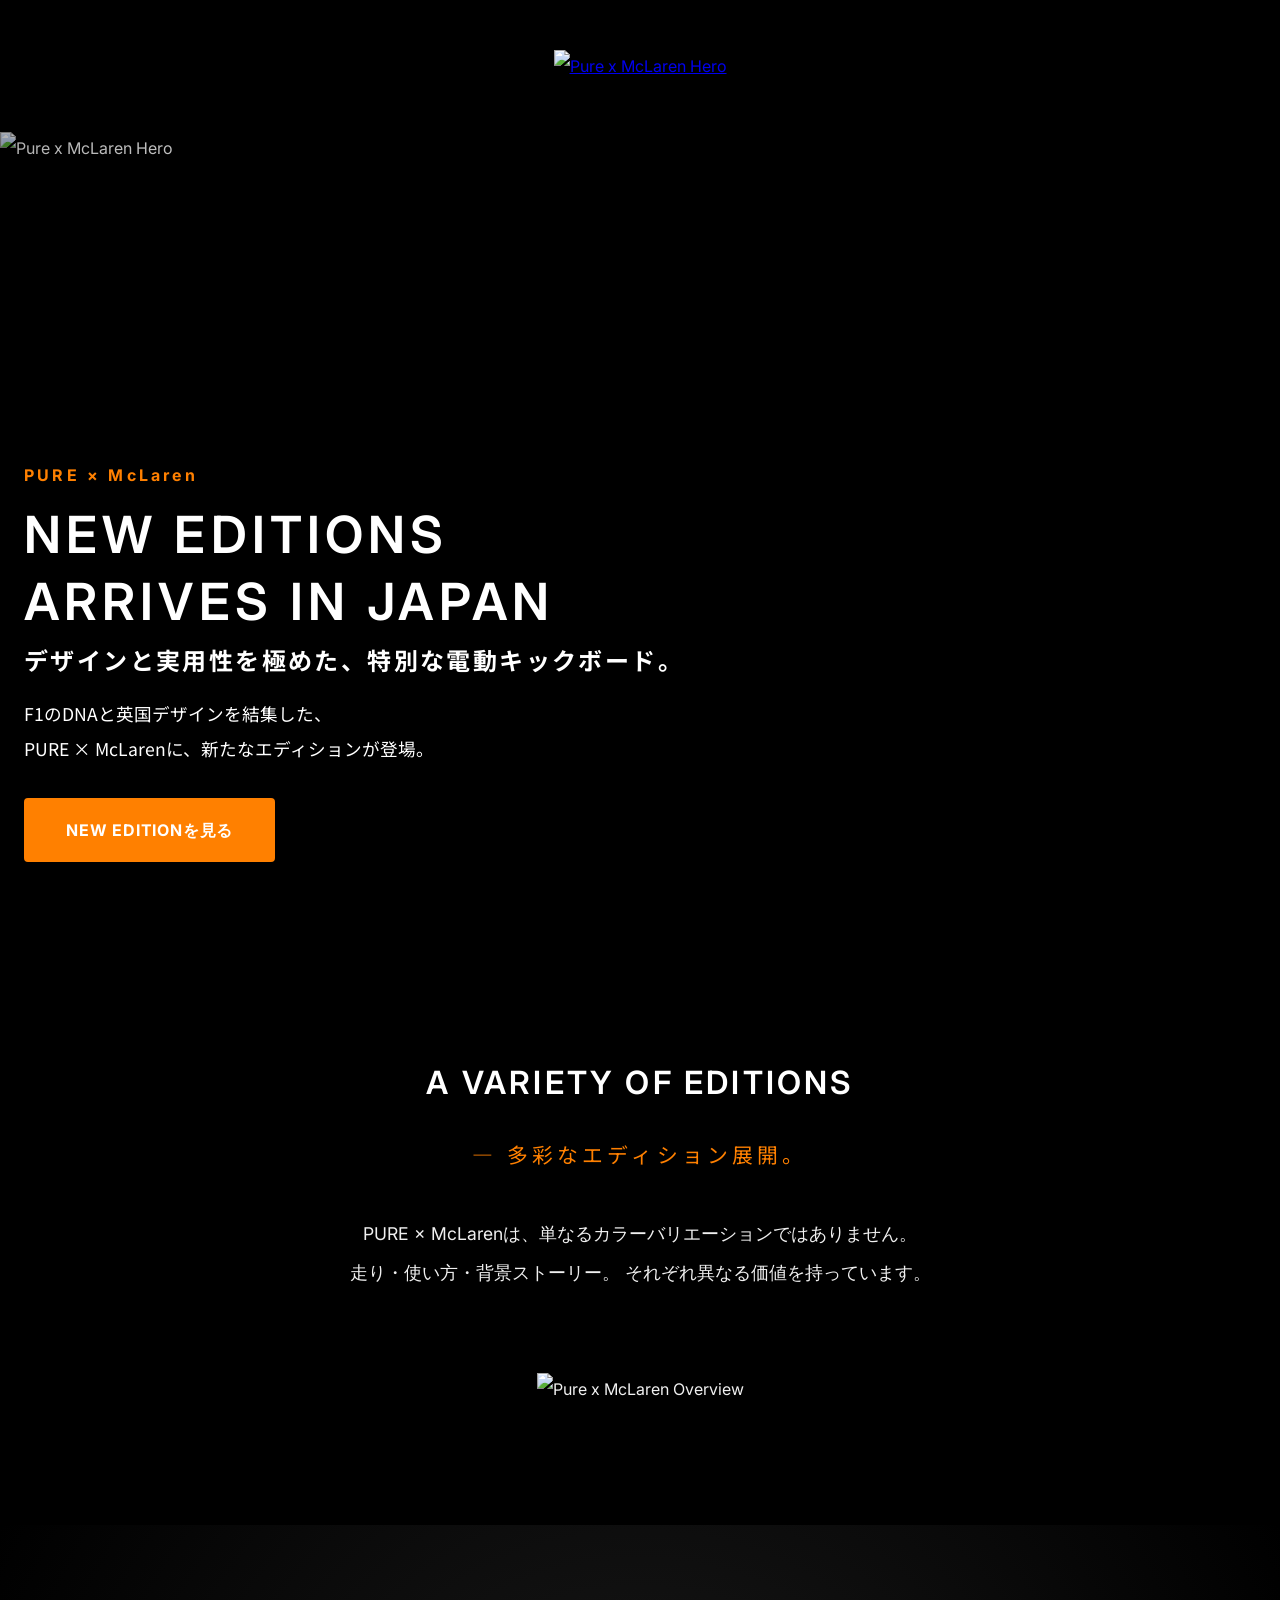
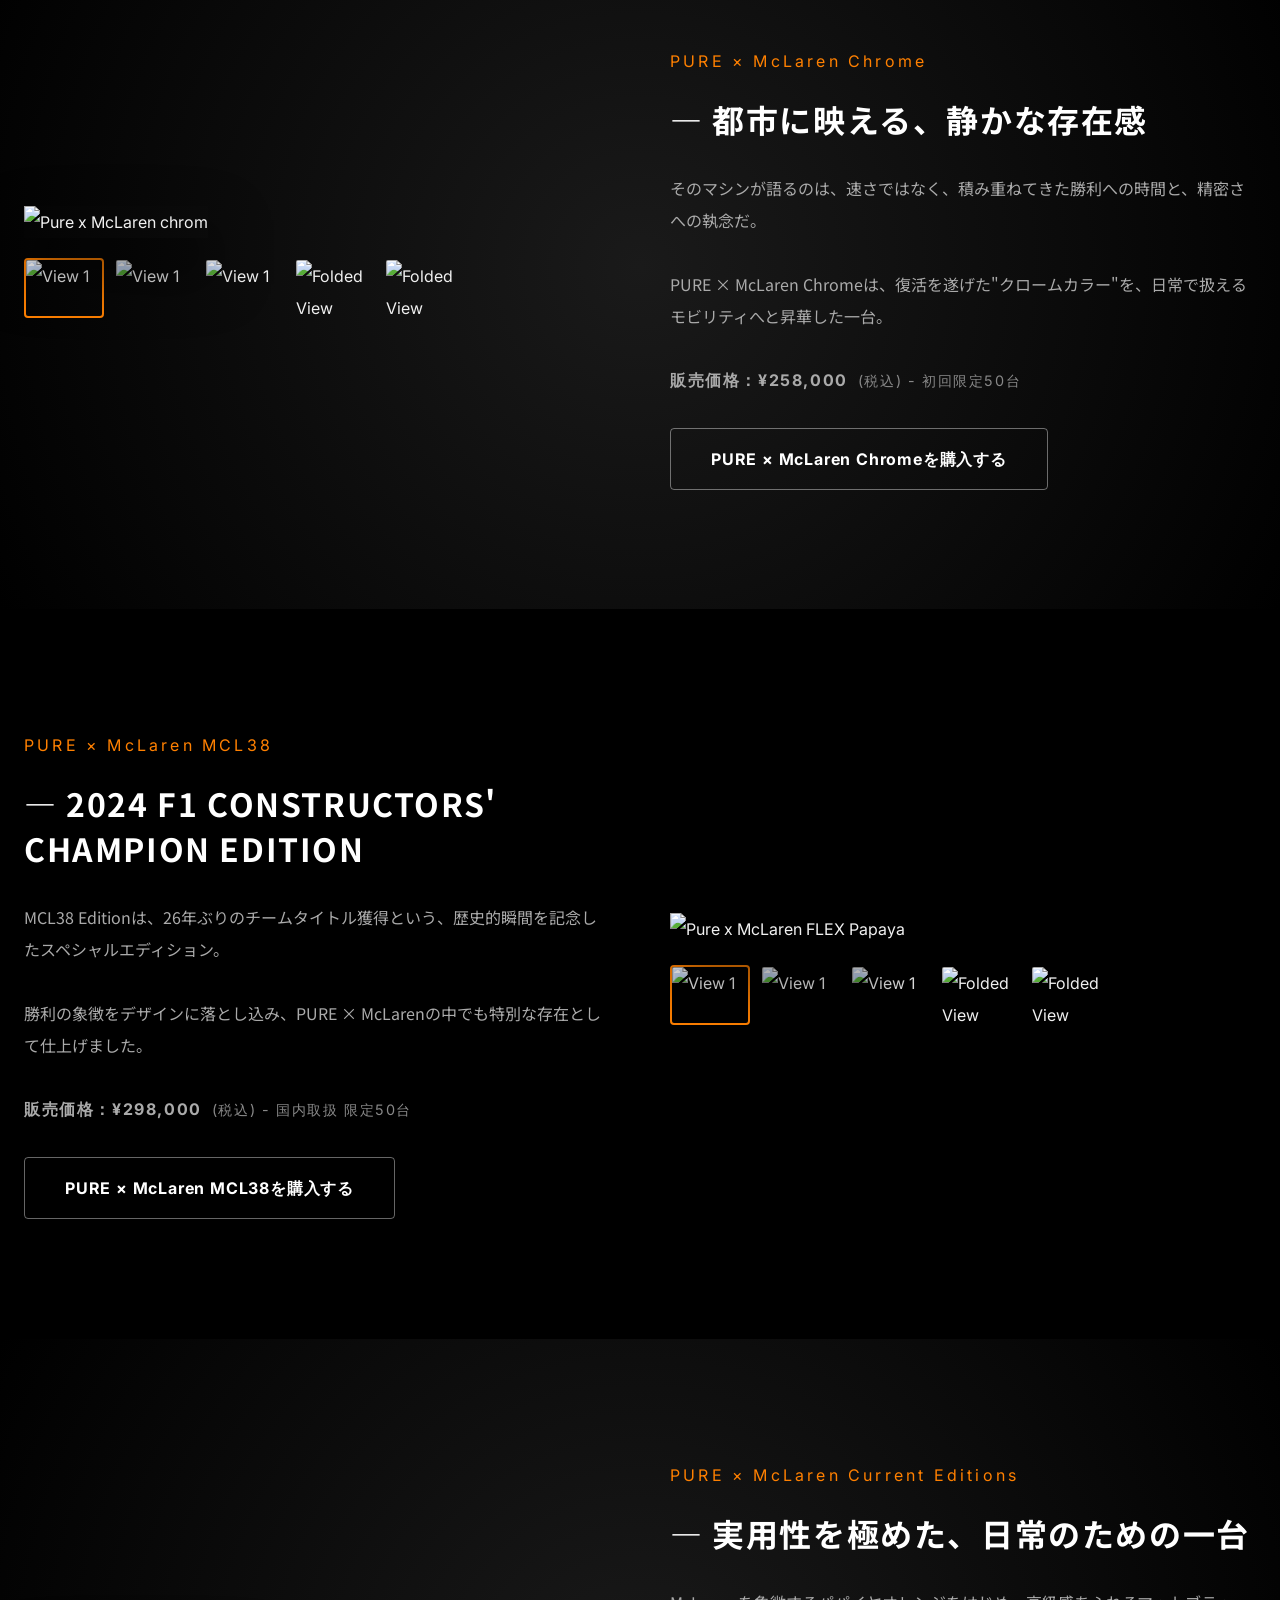
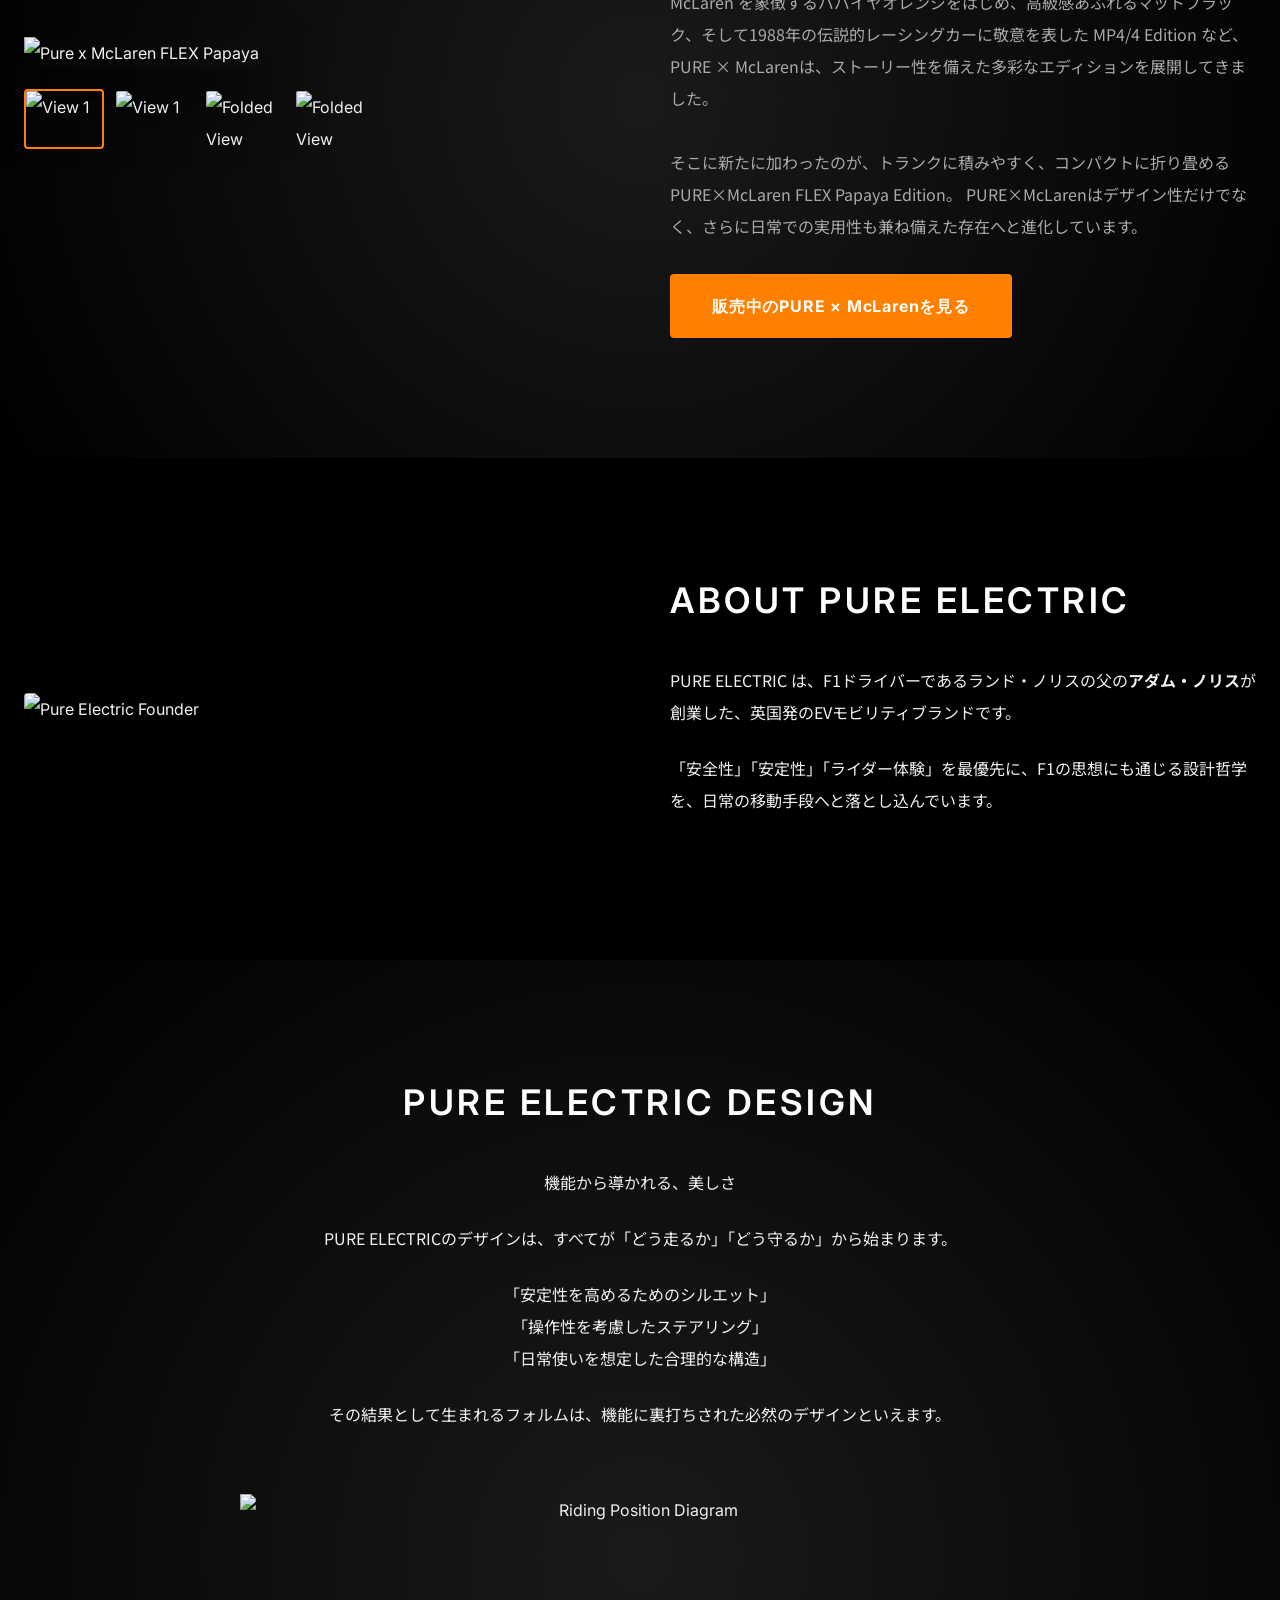
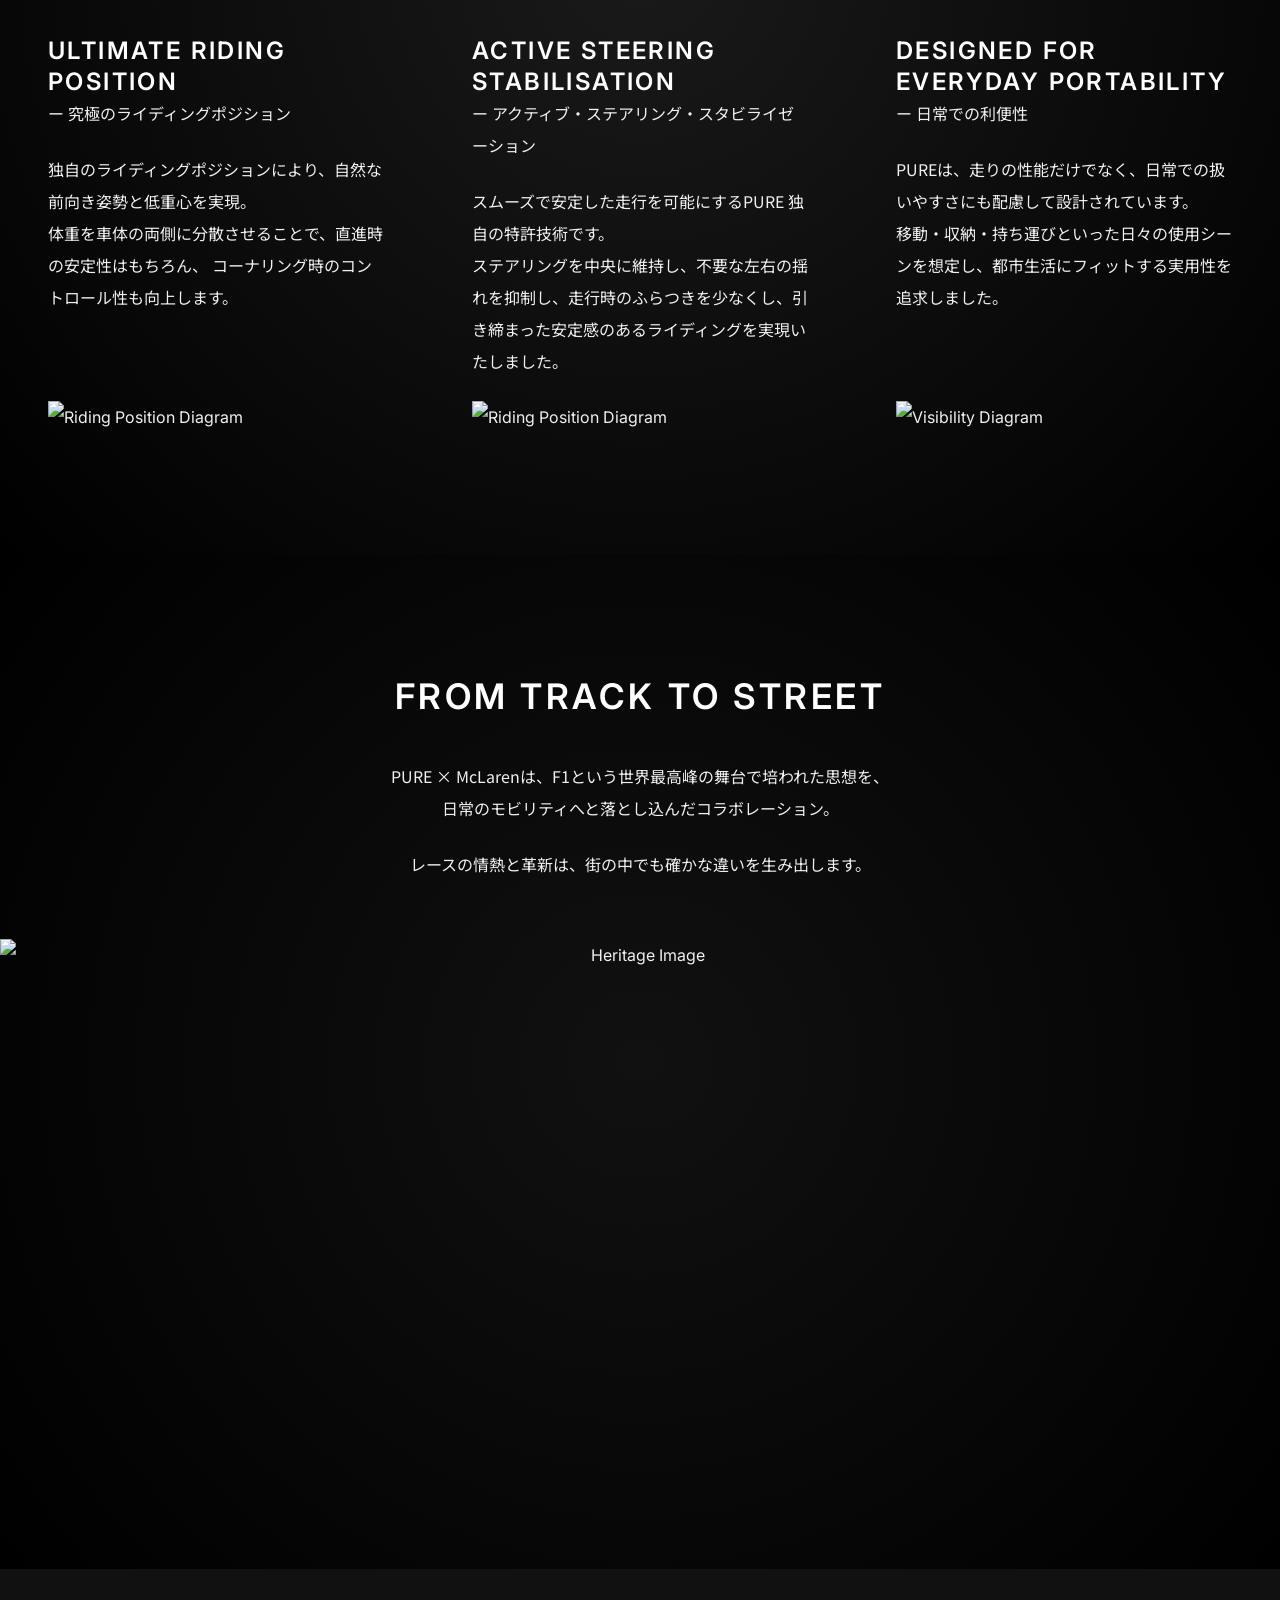
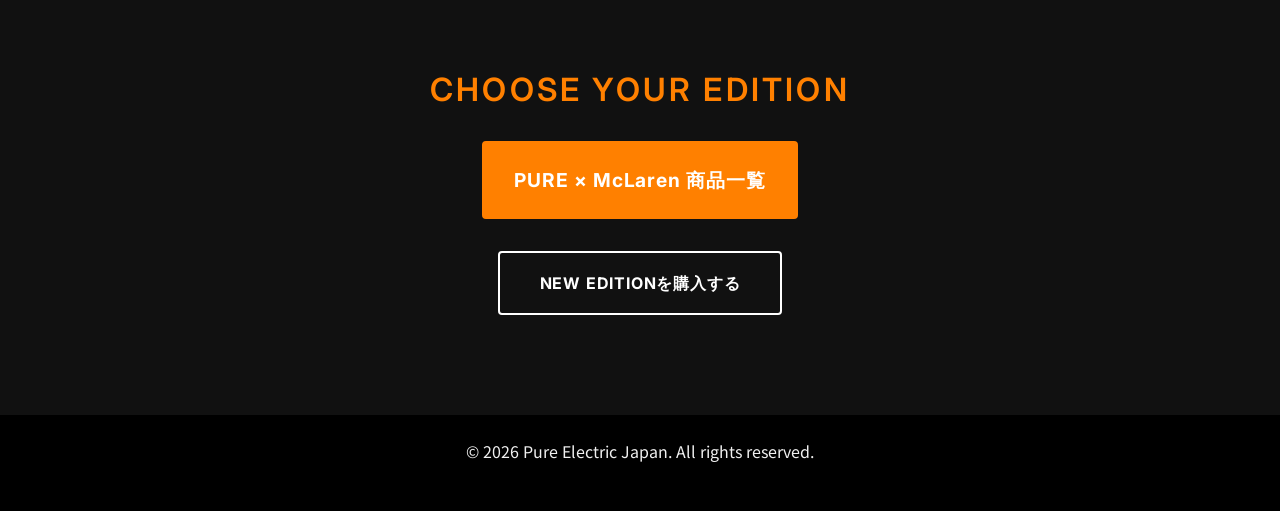
==== commit c47570e5: "Update index.html" ====
--- a/pure_mclaren_lp/index.html
+++ b/pure_mclaren_lp/index.html
@@ -22,7 +22,7 @@
         <div class="container nav-content">
             <a href="https://pureelectric.jp/collections/mclaren?utm_source=LP&utm_medium=F1japangpLP&utm_campaign=F1japangp"
                 class="logo"><img
-                    src="https://pureelectricjp.com/wp-content/uploads/2026/05/logo-コピー-1.png"
+                    src="https://sub.pureelectricjp.com/wp-content/uploads/2026/09/logo-コピー.png"
                     alt="Pure x McLaren Hero" class="hero-img">
             </a>
             <!-- Optional: Add simple nav links if needed, keeping it clean for LP -->
@@ -32,7 +32,7 @@
     <!-- SECTION 01 | HERO -->
     <header class="hero section" id="hero">
         <div class="hero-bg">
-            <img src="https://pureelectricjp.com/wp-content/uploads/2026/05/newEdition-topimg.png"
+            <img src="https://sub.pureelectricjp.com/wp-content/uploads/2026/09/newEdition-topimg.png"
                 alt="Pure x McLaren Hero" class="hero-img">
         </div>
         <div class="container hero-content">
@@ -53,7 +53,7 @@
             <p class="section-subtitle">― 多彩なエディション展開。</p>
             <p class="section-body">PURE × McLarenは、単なるカラーバリエーションではありません。<br>走り・使い方・背景ストーリー。
                 それぞれ異なる価値を持っています。</p>
-            <img src="https://pureelectricjp.com/wp-content/uploads/2026/05/puremaclaren-all.png"
+            <img src="https://sub.pureelectricjp.com/wp-content/uploads/2026/09/puremaclaren-all.png"
                 alt="Pure x McLaren Overview" class="sec2-img">
         </div>
     </section>
@@ -65,20 +65,20 @@
                 <div class="image-col gallery-container">
                     <!-- Main large image -->
                     <div class="gallery-main">
-                        <img src="https://pureelectricjp.com/wp-content/uploads/2026/05/PHOTO-2025-04-03-04-29-05-scaled.jpg"
-                            alt="Pure x McLaren FLEX Papaya" class="product-img main-img">
+                        <img src="https://sub.pureelectricjp.com/wp-content/uploads/2026/09/CHROME_D-scaled.jpg"
+                            alt="Pure x McLaren chrom" class="product-img main-img">
                     </div>
                     <!-- Thumbnails -->
                     <div class="gallery-thumbs">
-                        <img src="https://pureelectricjp.com/wp-content/uploads/2026/05/PHOTO-2025-04-03-04-29-05-scaled.jpg"
+                        <img src="https://sub.pureelectricjp.com/wp-content/uploads/2026/09/CHROME_D-scaled.jpg"
                             alt="View 1" class="thumb-img active" onclick="changeImage(this)">
-                        <img src="https://pureelectricjp.com/wp-content/uploads/2026/05/C9553E6A-2B46-49B6-B71B-C899D8374789.jpg"
-                            alt="View 1" class="thumb-img" onclick="changeImage(this)">
-                        <img src="https://pureelectricjp.com/wp-content/uploads/2026/05/CHROME_D-scaled-1.jpg"
-                            alt="View 1" class="thumb-img" onclick="changeImage(this)">
-                        <img src="https://pureelectricjp.com/wp-content/uploads/2026/05/9DA4680A-93D4-4AD1-8FA4-224D836D92C1.jpg"
-                            alt="Folded View" class="thumb-img" onclick="changeImage(this)">
-                        <img src="https://pureelectricjp.com/wp-content/uploads/2026/05/CHROME_F-scaled.jpg"
+                        <img src="https://sub.pureelectricjp.com/wp-content/uploads/2026/09/C9553E6A-2B46-49B6-B71B-C899D8374789.jpg"
+                            alt="View 1" class="thumb-img" onclick="changeImage(this)">
+                        <img src="https://sub.pureelectricjp.com/wp-content/uploads/2026/09/9DA4680A-93D4-4AD1-8FA4-224D836D92C1.jpg"
+                            alt="View 1" class="thumb-img" onclick="changeImage(this)">
+                        <img src="https://sub.pureelectricjp.com/wp-content/uploads/2026/09/Chrome_McLaren_PDP_03.jpg"
+                            alt="Folded View" class="thumb-img" onclick="changeImage(this)">
+                        <img src="https://sub.pureelectricjp.com/wp-content/uploads/2026/09/Chrome_McLaren_PDP_02.jpg"
                             alt="Folded View" class="thumb-img" onclick="changeImage(this)">
                         <!-- Third image unavailable, removed -->
                     </div>
